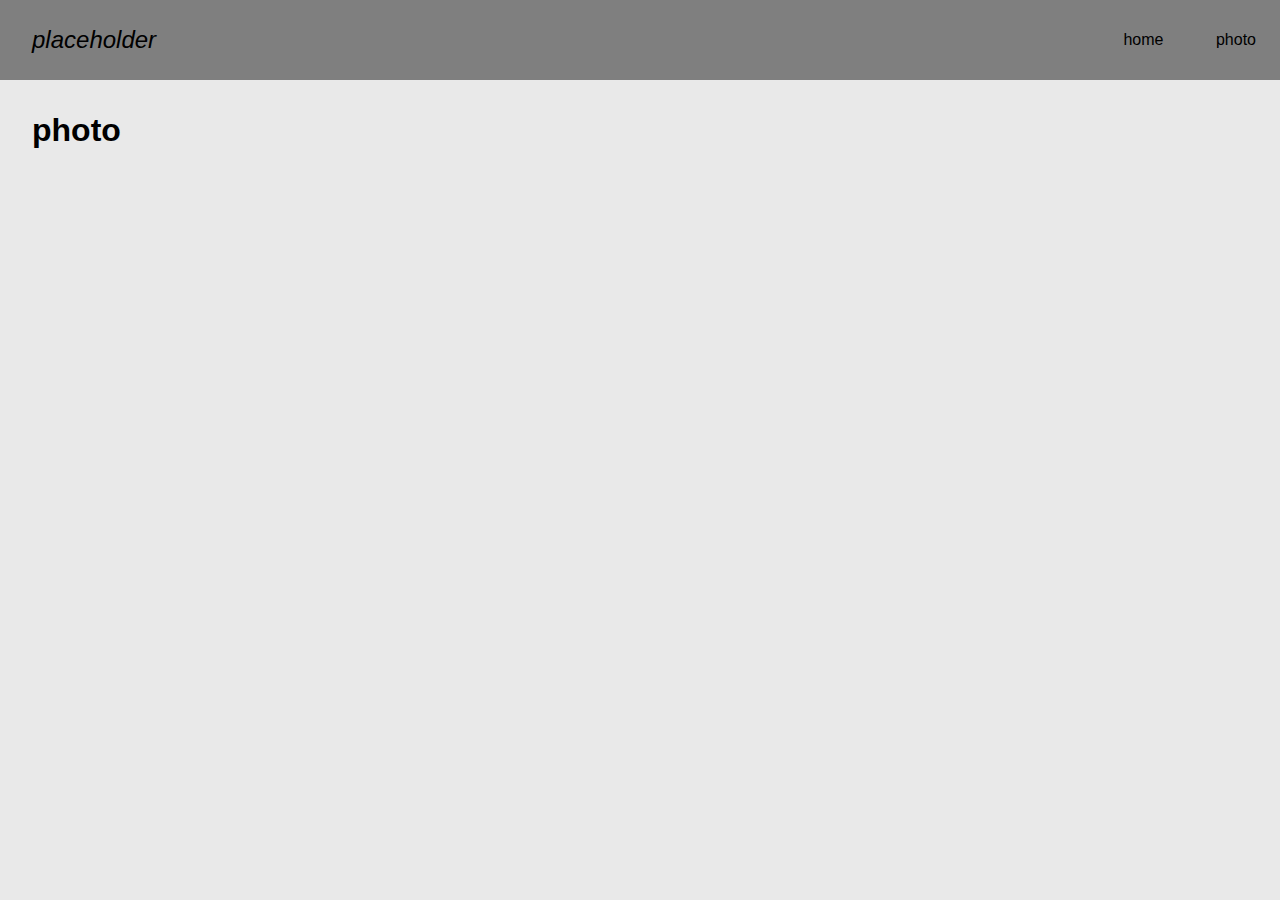
==== photo.html @ cb630020 "jona_pilot_v1" ====
<!DOCTYPE html>
<html lang="en">

<head>
    <meta charset="UTF-8">
    <meta http-equiv="X-UA-Compatible" content="IE=edge">
    <meta name="viewport" content="width=device-width, initial-scale=1.0">
    <title>photo</title>
    <link rel="stylesheet" href="style.css">
    <link rel="layout" href="layout.css">
</head>

<body>
    <nav>
        <div class="logo">placeholder</div>
        <div class="nav-items">
            <a href="index.html">home</a>
            <a href="photo.html">photo</a>
        </div>
    </nav>

    <main>

        <div class="grid_1-1">
            <h1>photo</h1>
            <div class="col_v1">
            </div>
        </div>
        <div class="grid_4">
            <img class="jona_master" src="jona_master.JPG" alt="">
            <img class="jona_rhodes" src="jona_rhodes.JPG" alt="">
            <img class="jona_sidder" src="jona_sidder.JPG" alt="">
            <img class="jona_cafe" src="jona_cafe.JPG" alt="">
        </div>
    </main>
    <footer>
    </footer>
    <p></p>


</body>

</html>
---- style.css ----
* {
  box-sizing: border-box;
  margin: 0;
  padding: 0;
  font-family: Arial, Helvetica, sans-serif;
}

nav {
  height: 80px;
  background-color: rgb(127, 127, 127);
  display: flex;
  justify-content: space-between;
  align-items: center;
  padding: 0rem calc((100vw - 1300px) / 2);
}

.logo {
  color: black;
  font-family: Arial, Helvetica, sans-serif;
  font-size: 1.5rem;
  font-style: italic;
  padding: 0 2rem;
}

nav a {
  text-decoration: none;
  color: black;
  padding: 0 1.5rem;
}

body {
  background-color: rgb(233, 233, 233);
}

h1 {
  margin: 2rem;
}

p {
  margin: 2rem;
}

iframe {
  width: 100%;
  height: auto;
  margin-top: 5%;
  aspect-ratio: 16/9;
}

video {
  width: 100%;
  height: auto;
  aspect-ratio: 16/9;
}

.grid_pilot1 {
  display: grid;
  grid-template-columns: repeat(1, 1fr);
}

video:nth-child(1) {
  grid-column: 1;
  text-align: center;
  margin-top: 2%;
}

video:nth-child(2) {
  grid-column: 1;
  text-align: center;
}

video:nth-child(3) {
  grid-column: 1;
  text-align: center;
}

/* .jona-billede {
  width: 100%;
  height: 100%;
} */

.grid_1-1 {
  display: grid;
  grid-template-columns: 1fr;
}

.grid_4 {
  display: grid;
  grid-template-columns: 1fr 1fr;
  grid-template-rows: 1fr 1fr;
}

.jona_master {
  width: 80%;
  grid-row: 1 / span 1;
  grid-column: 1 / span 1;
}

.jona_rhodes {
  width: 80%;
  grid-row: 1 / span 1;
  grid-column: 2;
}

.jona_sidder {
  width: 80%;
  grid-column: 1 / span 1;
  grid-row: 2 / span 1;
}

.jona_cafe {
  width: 80%;
  grid-row: 2;
  grid-column: span 2;
}

@media screen and (max-width: 768px) {
  .hero-container {
    grid-template-columns: 1fr;
  }
}
---- layout.css ----
.grid_1-1 {
  display: grid;
  grid-template-columns: 1fr;
}

.grid_4 {
  display: grid;
  grid-template-columns: 1fr 1fr;
}

.jona_master {
  grid-row: 1 / span 2;
  grid-column: 1 / span 2;
}

.jona_rhodes {
  grid-row: 4 / span 1;
  grid-column: 1 / span 2;
}

.jona_sidder {
  grid-column: 1 / span 2;
  grid-row: 5 / span 2;
}

.jona_cafe {
  grid-row: 3;
  grid-column: span 2;
}

@media screen and (max-width: 768px) {
  .hero-container {
    grid-template-columns: 1fr;
  }
}
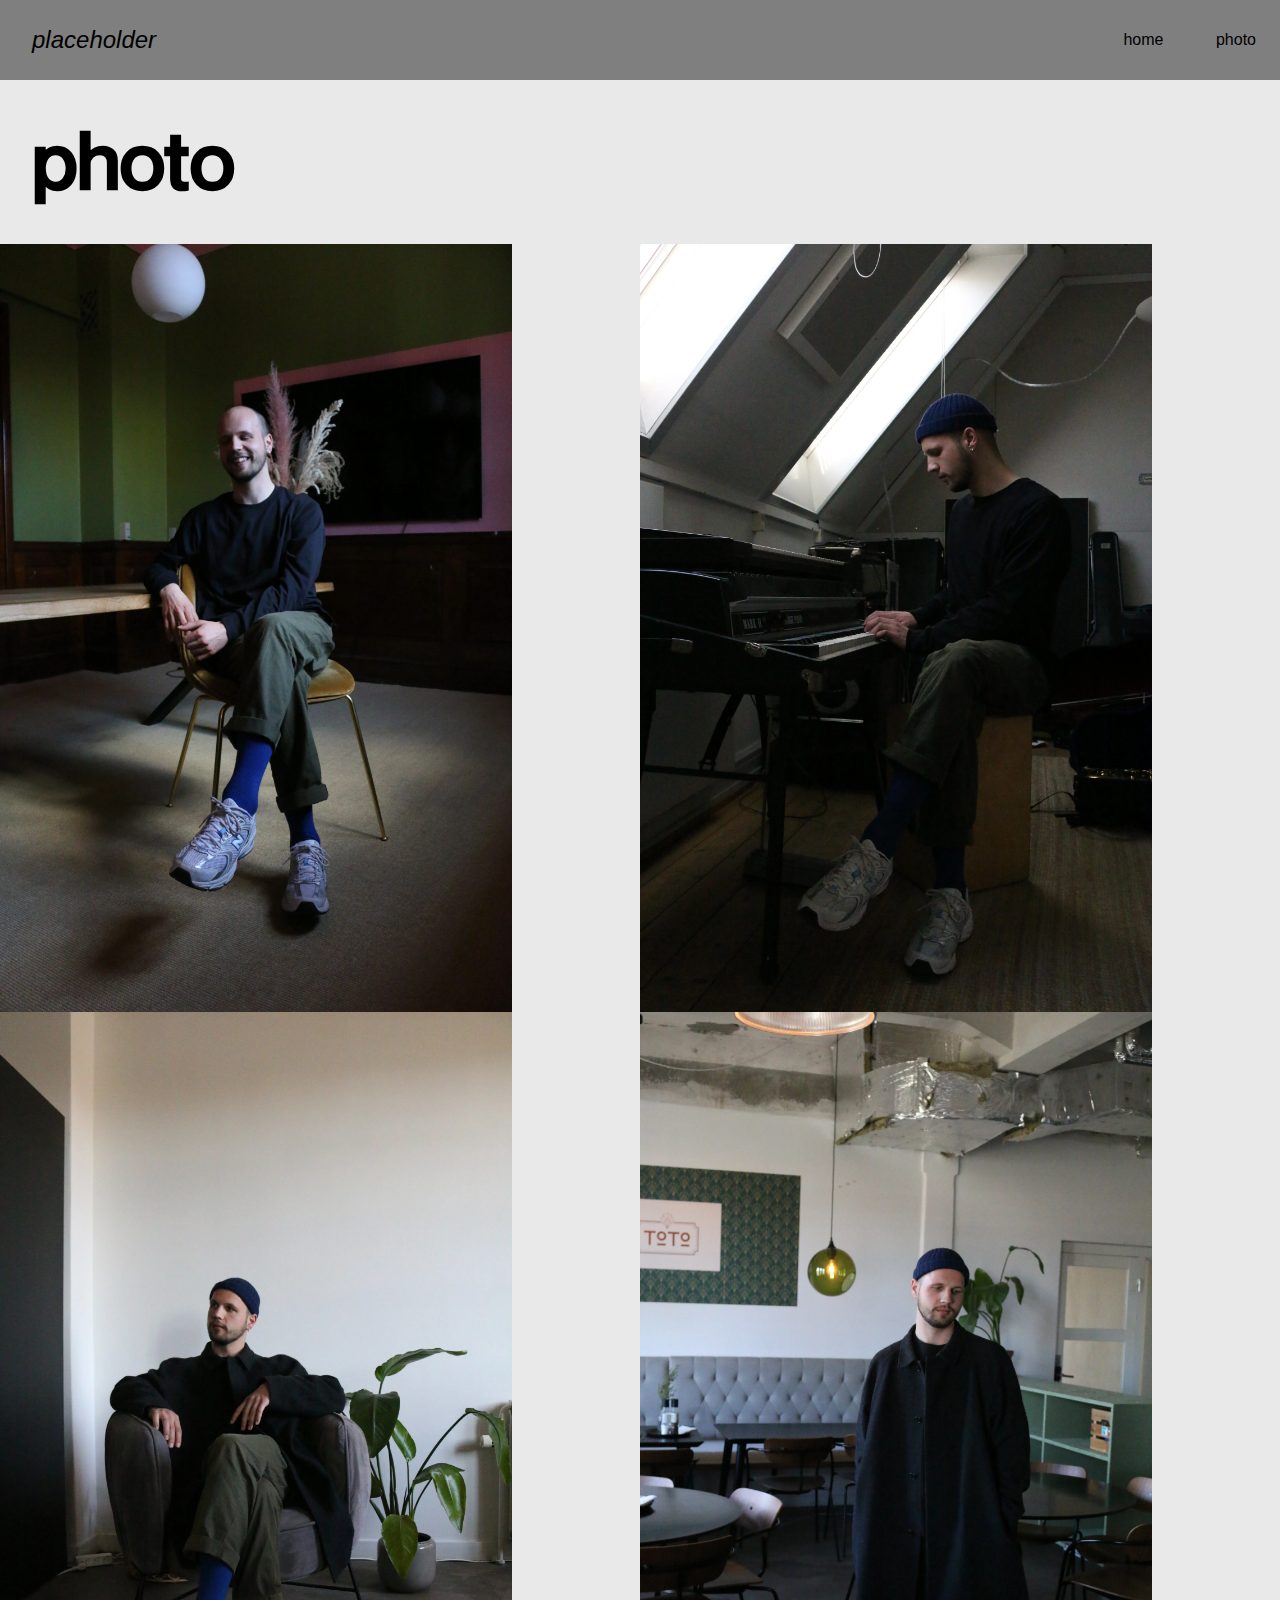
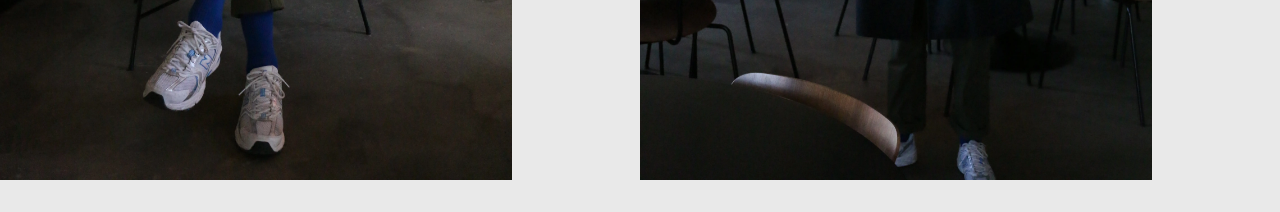
==== commit 29242589: "jona_pilot_v1" ====
--- a/photo.html
+++ b/photo.html
@@ -27,10 +27,10 @@
             </div>
         </div>
         <div class="grid_4">
-            <img class="jona_master" src="jona_master.JPG" alt="">
-            <img class="jona_rhodes" src="jona_rhodes.JPG" alt="">
-            <img class="jona_sidder" src="jona_sidder.JPG" alt="">
-            <img class="jona_cafe" src="jona_cafe.JPG" alt="">
+            <img class="jona_master" src="jona_master.webp" alt="">
+            <img class="jona_rhodes" src="jona_rhodes.webp" alt="">
+            <img class="jona_sidder" src="jona_sidder.webp" alt="">
+            <img class="jona_cafe" src="jona_cafe.webp" alt="">
         </div>
     </main>
     <footer>
--- a/style.css
+++ b/style.css
@@ -1,3 +1,10 @@
+@font-face {
+  font-family: "neue_montrealmedium";
+  src: url("neuemontreal-medium-webfont.woff2") format("woff2"), url("neuemontreal-medium-webfont.woff") format("woff");
+  font-weight: normal;
+  font-style: normal;
+}
+
 * {
   box-sizing: border-box;
   margin: 0;
@@ -33,10 +40,15 @@
 }
 
 h1 {
+  font-family: "neue_montrealmedium";
+  font-size: 5rem;
+  font-weight: bold;
   margin: 2rem;
 }
 
 p {
+  font-family: "neue_montrealmedium";
+  font-size: 2rem;
   margin: 2rem;
 }
 
